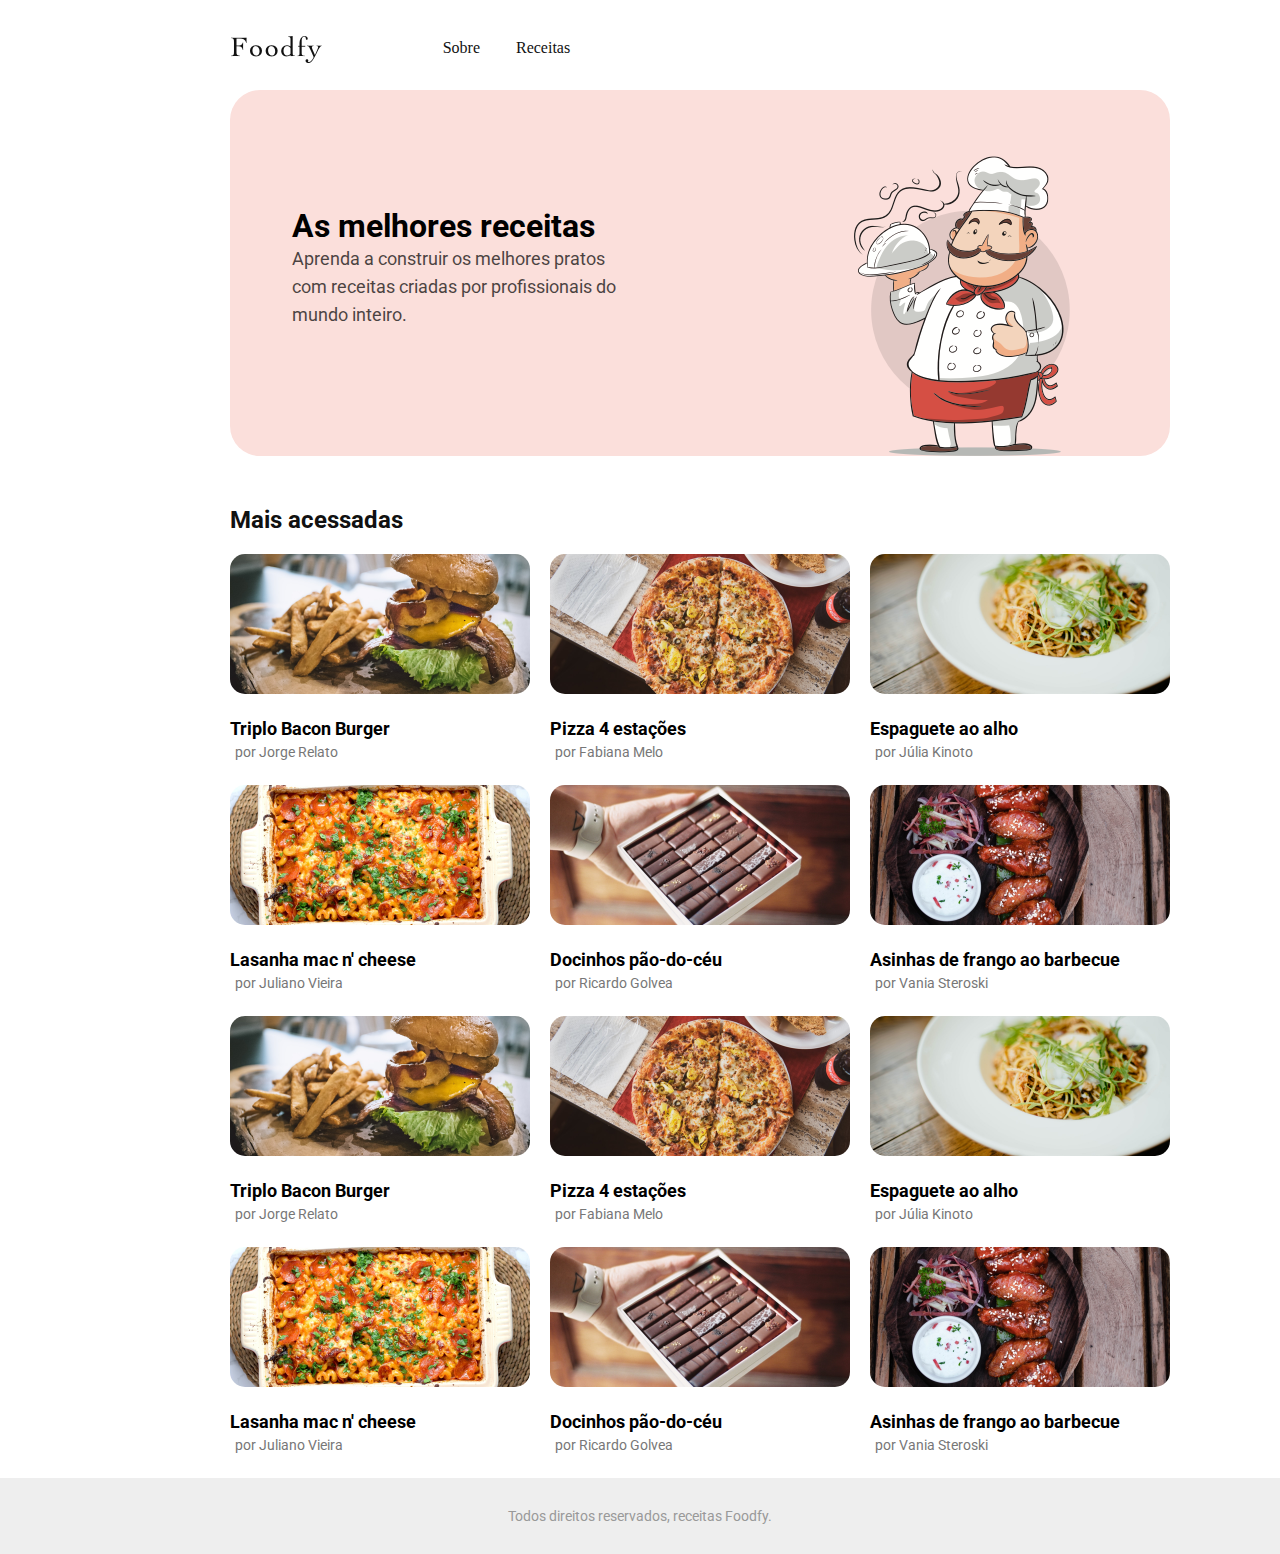
==== index.html @ 4c84a3f5 "first commit" ====
<!DOCTYPE html>
<html>

<head>
    <title>Foodfy</title>
    <link rel='favicon' href="favicon.ico">
    <link rel="stylesheet" href="style.css">


</head>

<body>
    <header>

        <div class="foodfy">
            <img src="logo.png" alt="foodfy">
        </div>
        <div class="links">
            <a href="Sobre.html">Sobre</a>
            <a href="/">Receitas</a>
        </div>
    </header>


    <div class="baner">
        <div class="chef">
            <img src="119236-OQ05QX-268.png" alt="chef">
        </div>
        <div class="melhores-receitas">
            <p>As melhores receitas</p>

            <p class="aprenda-construir">Aprenda a construir os melhores pratos com receitas criadas por profissionais do mundo inteiro.</p>
        
        </div>
    </div>
    <div class="mais-acessadas">
        Mais acessadas
    </div>
    <section class="cards">

        <div class="card">
            
            <div class="culinary-recipes" id="burger.png">
                <img src="burger.png" alt="Burger">
                <h4>Triplo Bacon Burger</h4>
                <p>por Jorge Relato</p>
            </div>

            <div class="culinary-recipes" id="pizza.png">
                <img src="pizza.png" alt="Pizza 4 estações">
                <h4>Pizza 4 estações</h4>
                <p>por Fabiana Melo</p>
            </div>

            <div class="culinary-recipes" id="espaguete.png">
                <img src="espaguete.png" alt="Espaguete ao alho">
                <h4>Espaguete ao alho</h4>
                <p>por Júlia Kinoto</p>
            </div>

            <div class="culinary-recipes" id="lasanha.png">
                <img src="lasanha.png" alt="Lasanha mac n' cheese">
                <h4>Lasanha mac n' cheese</h4>
                <p>por Juliano Vieira</p>
            </div>

            <div class="culinary-recipes" id="doce.png">
                <img src="doce.png" alt="Docinho pão-do-céu">
                <h4>Docinhos pão-do-céu</h4>
                <p>por Ricardo Golvea</p>
            </div>

            <div class="culinary-recipes" id="asinhas.png">
                <img src="asinhas.png" alt="Asinhas de Frango ai barbecue">
                <h4>Asinhas de frango ao barbecue</h4>
                <p>por Vania Steroski</p>
            </div>

            <div class="culinary-recipes" id="burger.png">
                <img src="burger.png" alt="Burger">
                <h4>Triplo Bacon Burger</h4>
                <p>por Jorge Relato</p>
            </div>

            <div class="culinary-recipes" id="pizza.png">
                <img src="pizza.png" alt="Pizza 4 estações">
                <h4>Pizza 4 estações</h4>
                <p>por Fabiana Melo</p>
            </div>

            <div class="culinary-recipes" id="espaguete.png">
                <img src="espaguete.png" alt="Espaguete ao alho">
                <h4>Espaguete ao alho</h4>
                <p>por Júlia Kinoto</p>
            </div>

            <div class="culinary-recipes" id="lasanha.png">
                <img src="lasanha.png" alt="Lasanha mac n' cheese">
                <h4>Lasanha mac n' cheese</h4>
                <p>por Juliano Vieira</p>
            </div>

            <div class="culinary-recipes" id="doce.png">
                <img src="doce.png" alt="Docinho pão-do-céu">
                <h4>Docinhos pão-do-céu</h4>
                <p>por Ricardo Golvea</p>
            </div>

            <div class="culinary-recipes" id="asinhas.png">
                <img src="asinhas.png" alt="Asinhas de Frango ai barbecue">
                <h4>Asinhas de frango ao barbecue</h4>
                <p>por Vania Steroski</p>
            </div>
        </div>

    </section>


    <div class="modal-overlay">

        <div class="modal">

            <div class="recipe-modal">
                <img src="" alt="">
                <h4></h4>
                <p></p>
            </div>

            <div class="close-modal">
                <a>Fechar modal</a>
            </div>

        </div>
    </div>


<script src="script.js"></script>

<footer>
    <p>Todos direitos reservados, receitas Foodfy.</p>
</footer>

</body>



</html>
---- style.css ----
@import url('https://fonts.googleapis.com/css2?family=Roboto:wght@100;300;900&display=swap');

*{
    margin: 0;
    padding: 0;
    
    
}


body{
    font-family: 'Roboto', sans-serif;
    position: relative
  }

header{
    display:grid;
    grid-template-columns: 1fr 2fr;
        
  }

.foodfy img{
    width: 90.6px;
    height: 26.9;
    margin-top: 36.1px;
    margin-left: 231px;
}
.links{
    margin-top: 38px; 
}

.links a{
    font-size: 16px;
    line-height: 19px;
    text-decoration: none;
    color: #111111;
    font-family: Roboto-Regular;
    margin: 16px 16px;
   
    
}
.baner{
    background-color: #FBDFDB ;
    width: 940px;
    height: 366px;
    margin-top: 23px;
    margin-left: 230px;
    border-radius: 30px;
    display:grid;
    grid-template-columns: 1fr 1fr;

}

.melhores-receitas{
    height: 38px;
    margin-top: 117px;
    position: absolute;
    margin-left: 62px;
    font-weight: bold;
    font-size: 32px ;
    line-height: 38px ;
}

.aprenda-construir{
    width: 330px;
    margin-top: 10px;
    height: 84px;
    opacity: 70%;
    font-weight: normal;
    font-size: 18px;
    margin: 0 auto;
    line-height: 28px;
  }
.chef img{
    width: 216px;
    height: 300px;
    margin-left: 624px;
    margin-top: 66px;
    
}
.sobre-foodfy {
    font-size: 18px;
    line-height: 28px;
    width: 940px;
    height: 280;
    margin-left: 231px;
    margin-top: 23px;
          
}
.sobre-foodfy h1 {
    font-size: 24px;
    line-height: 28px;
    width: 164px;
    height: 28px;
}
.sobre-foodfy p  {
    margin-top: 20px;
}
.sobre-foodfy h2 {
    width: 250px;
    height: 24px;
    font-weight: bold;
    font-size: 20px;
    line-height: 24px;
    margin-top: 20px ;
    margin-bottom: 20px;

}

footer {
    background: #EEEEEE;
    padding: 30px;
    text-align: center;
}

footer p {
    font-size: 14px;
    line-height: 16px;
    color: #999999;
}
.mais-acessadas {
    color: #111111;
    font-size: 24px;
    line-height: 28px;
    font-weight: bold;
    width: 174px;
    height: 28px;
    margin-left: 230px;
    margin-top: 50px;

}
.cards{
    max-width: 300px;
    margin-left: 230px;
     
}
.card{
    display: grid;
    grid-template-columns: 1fr 1fr 1fr;
    gap: 20px ;
    margin-top: 20px;   
    margin-bottom: 20px; 
}

.culinary-recipes img{
    border-radius: 15px;
    width: 300px;
    height: 140px; 
  
}
.culinary-recipes h4 {
    font-size: 18px;
    line-height: 21px;
    height: 21px;
    margin-top: 20px;
}
.culinary-recipes p {
    height: 16px;
    font-size: 14px;
    line-height: 16px;
    color: #777777;
    margin: 5px;
}

.modal-overlay{
    background-color: rgba(0, 0, 0, 0.6) ; 
    width: 100%;
    height: 100%;
    top: 0;
    opacity: 0;
    position: fixed;
    visibility: hidden;
    
}
.modal {
    background-color: #ffffff;
    border-radius: 16px;
    max-width: 660px;
    width: 90%;
    height: 413px;
    margin: 150px 350px;
    position: relative;
}
.recipe-modal {
    margin: 30px;
}

.recipe-modal img {
    width: 600px;
    height: 200px;
    border-radius: 15px;
    margin-top: 30px;
}

.recipe-modal h4 {
    font-size: 24px;
    line-height: 28px;
    font-weight: normal;
    text-align: center;
    margin-top: 20px;
    margin-bottom: 5px;
}

.recipe-modal p {
    color: #777777;
    font-size: 18px;
    line-height: 21px;
    font-weight: normal;
    text-align: center;
    margin-top: 5px;
    margin-bottom: 60px;
}
 .modal .close-modal { 
    color: #999999;
    font-size: 16px;
    line-height: 19px;
    position: absolute;
    bottom: 0;
    right: 281px;
    cursor: pointer;
    margin-bottom: 30px;
}

.modal-overlay.active {
    opacity: 1;
    visibility: visible;
}
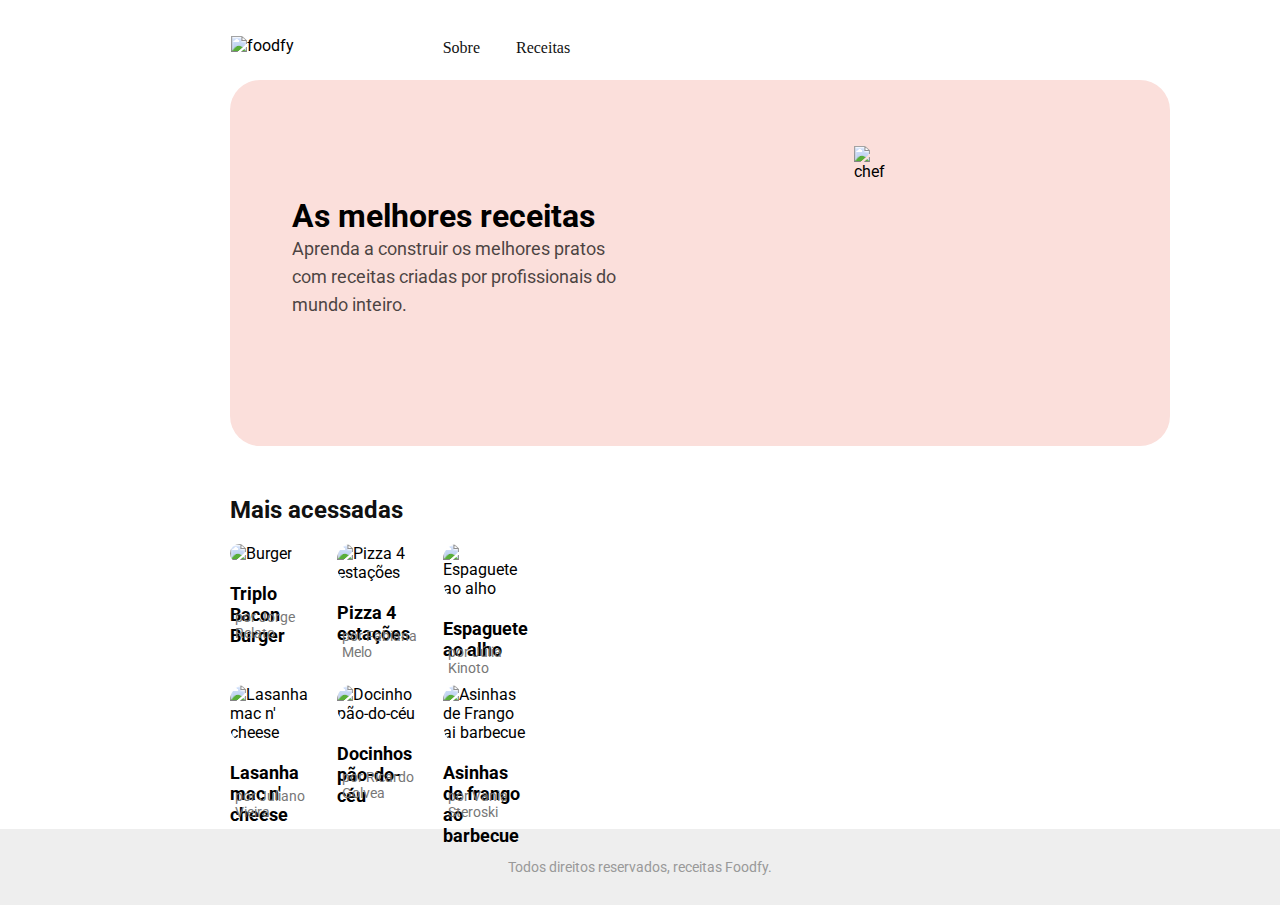
==== commit 4dfefd75: "Java selecionando corretamente" ====
--- a/index.html
+++ b/index.html
@@ -36,81 +36,64 @@
     <div class="mais-acessadas">
         Mais acessadas
     </div>
+
+    
     <section class="cards">
 
-        <div class="card">
-            
-            <div class="culinary-recipes" id="burger.png">
+
+        <div class="card" id="burger.png">
+            <div class="culinary-recipes" >
                 <img src="burger.png" alt="Burger">
                 <h4>Triplo Bacon Burger</h4>
                 <p>por Jorge Relato</p>
             </div>
+        </div>
 
-            <div class="culinary-recipes" id="pizza.png">
-                <img src="pizza.png" alt="Pizza 4 estações">
-                <h4>Pizza 4 estações</h4>
-                <p>por Fabiana Melo</p>
+        
+        <div class="card" id="pizza.png">
+            
+            <div class="culinary-recipes" >
+                 <img src="pizza.png" alt="Pizza 4 estações">
+                  <h4>Pizza 4 estações</h4>
+                  <p>por Fabiana Melo</p>
             </div>
+      </div>
 
-            <div class="culinary-recipes" id="espaguete.png">
+        <div class="card" id="espaguete.png">
+            <div class="culinary-recipes" >
                 <img src="espaguete.png" alt="Espaguete ao alho">
                 <h4>Espaguete ao alho</h4>
                 <p>por Júlia Kinoto</p>
             </div>
+        </div>
 
-            <div class="culinary-recipes" id="lasanha.png">
+        <div class="card" id="lasanha.png">
+            <div class="culinary-recipes" >
                 <img src="lasanha.png" alt="Lasanha mac n' cheese">
                 <h4>Lasanha mac n' cheese</h4>
                 <p>por Juliano Vieira</p>
             </div>
 
-            <div class="culinary-recipes" id="doce.png">
+        </div>
+
+        <div class="card" id="doce.png">
+            <div class="culinary-recipes" >
                 <img src="doce.png" alt="Docinho pão-do-céu">
                 <h4>Docinhos pão-do-céu</h4>
                 <p>por Ricardo Golvea</p>
             </div>
 
-            <div class="culinary-recipes" id="asinhas.png">
+        </div>
+
+        <div class="card" id="asinhas.png">
+            <div class="culinary-recipes" >
                 <img src="asinhas.png" alt="Asinhas de Frango ai barbecue">
                 <h4>Asinhas de frango ao barbecue</h4>
                 <p>por Vania Steroski</p>
             </div>
 
-            <div class="culinary-recipes" id="burger.png">
-                <img src="burger.png" alt="Burger">
-                <h4>Triplo Bacon Burger</h4>
-                <p>por Jorge Relato</p>
-            </div>
+        </div>
 
-            <div class="culinary-recipes" id="pizza.png">
-                <img src="pizza.png" alt="Pizza 4 estações">
-                <h4>Pizza 4 estações</h4>
-                <p>por Fabiana Melo</p>
-            </div>
-
-            <div class="culinary-recipes" id="espaguete.png">
-                <img src="espaguete.png" alt="Espaguete ao alho">
-                <h4>Espaguete ao alho</h4>
-                <p>por Júlia Kinoto</p>
-            </div>
-
-            <div class="culinary-recipes" id="lasanha.png">
-                <img src="lasanha.png" alt="Lasanha mac n' cheese">
-                <h4>Lasanha mac n' cheese</h4>
-                <p>por Juliano Vieira</p>
-            </div>
-
-            <div class="culinary-recipes" id="doce.png">
-                <img src="doce.png" alt="Docinho pão-do-céu">
-                <h4>Docinhos pão-do-céu</h4>
-                <p>por Ricardo Golvea</p>
-            </div>
-
-            <div class="culinary-recipes" id="asinhas.png">
-                <img src="asinhas.png" alt="Asinhas de Frango ai barbecue">
-                <h4>Asinhas de frango ao barbecue</h4>
-                <p>por Vania Steroski</p>
-            </div>
         </div>
 
     </section>
--- a/style.css
+++ b/style.css
@@ -132,9 +132,6 @@
 .cards{
     max-width: 300px;
     margin-left: 230px;
-     
-}
-.card{
     display: grid;
     grid-template-columns: 1fr 1fr 1fr;
     gap: 20px ;
